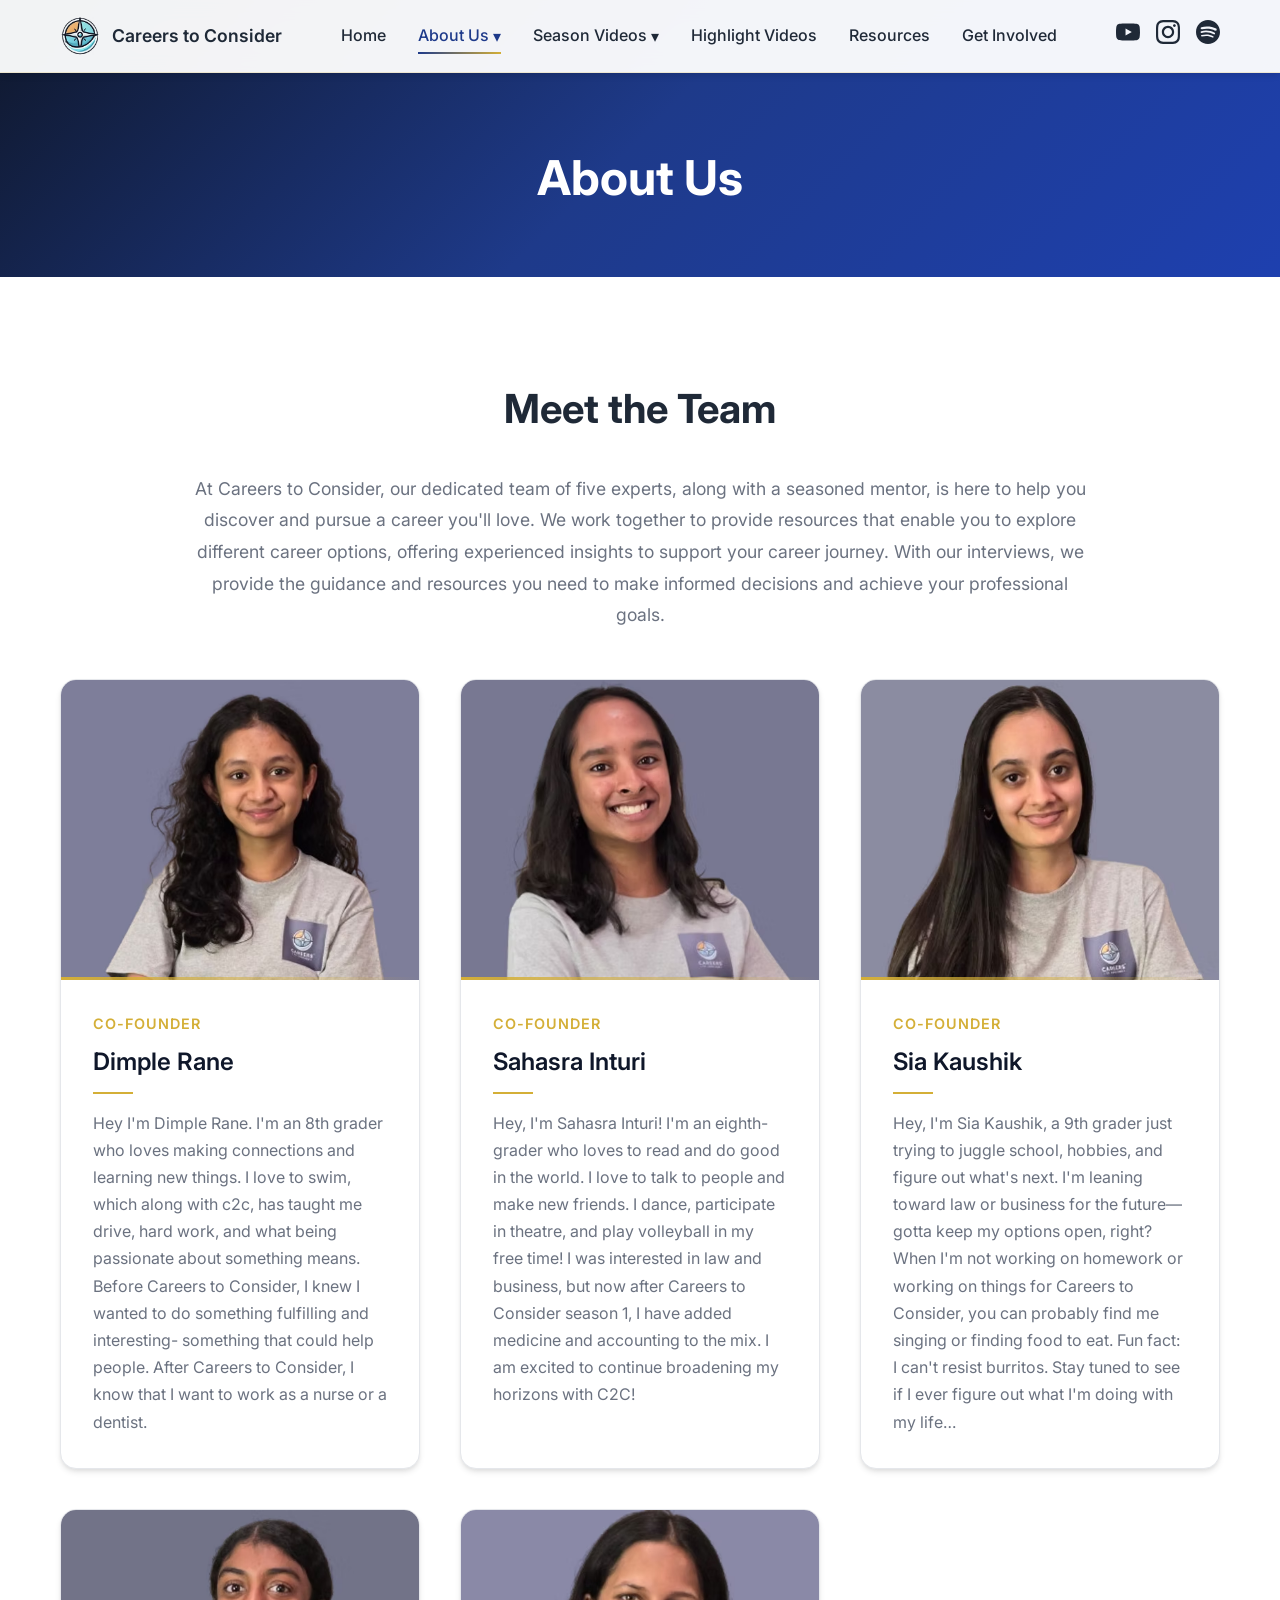
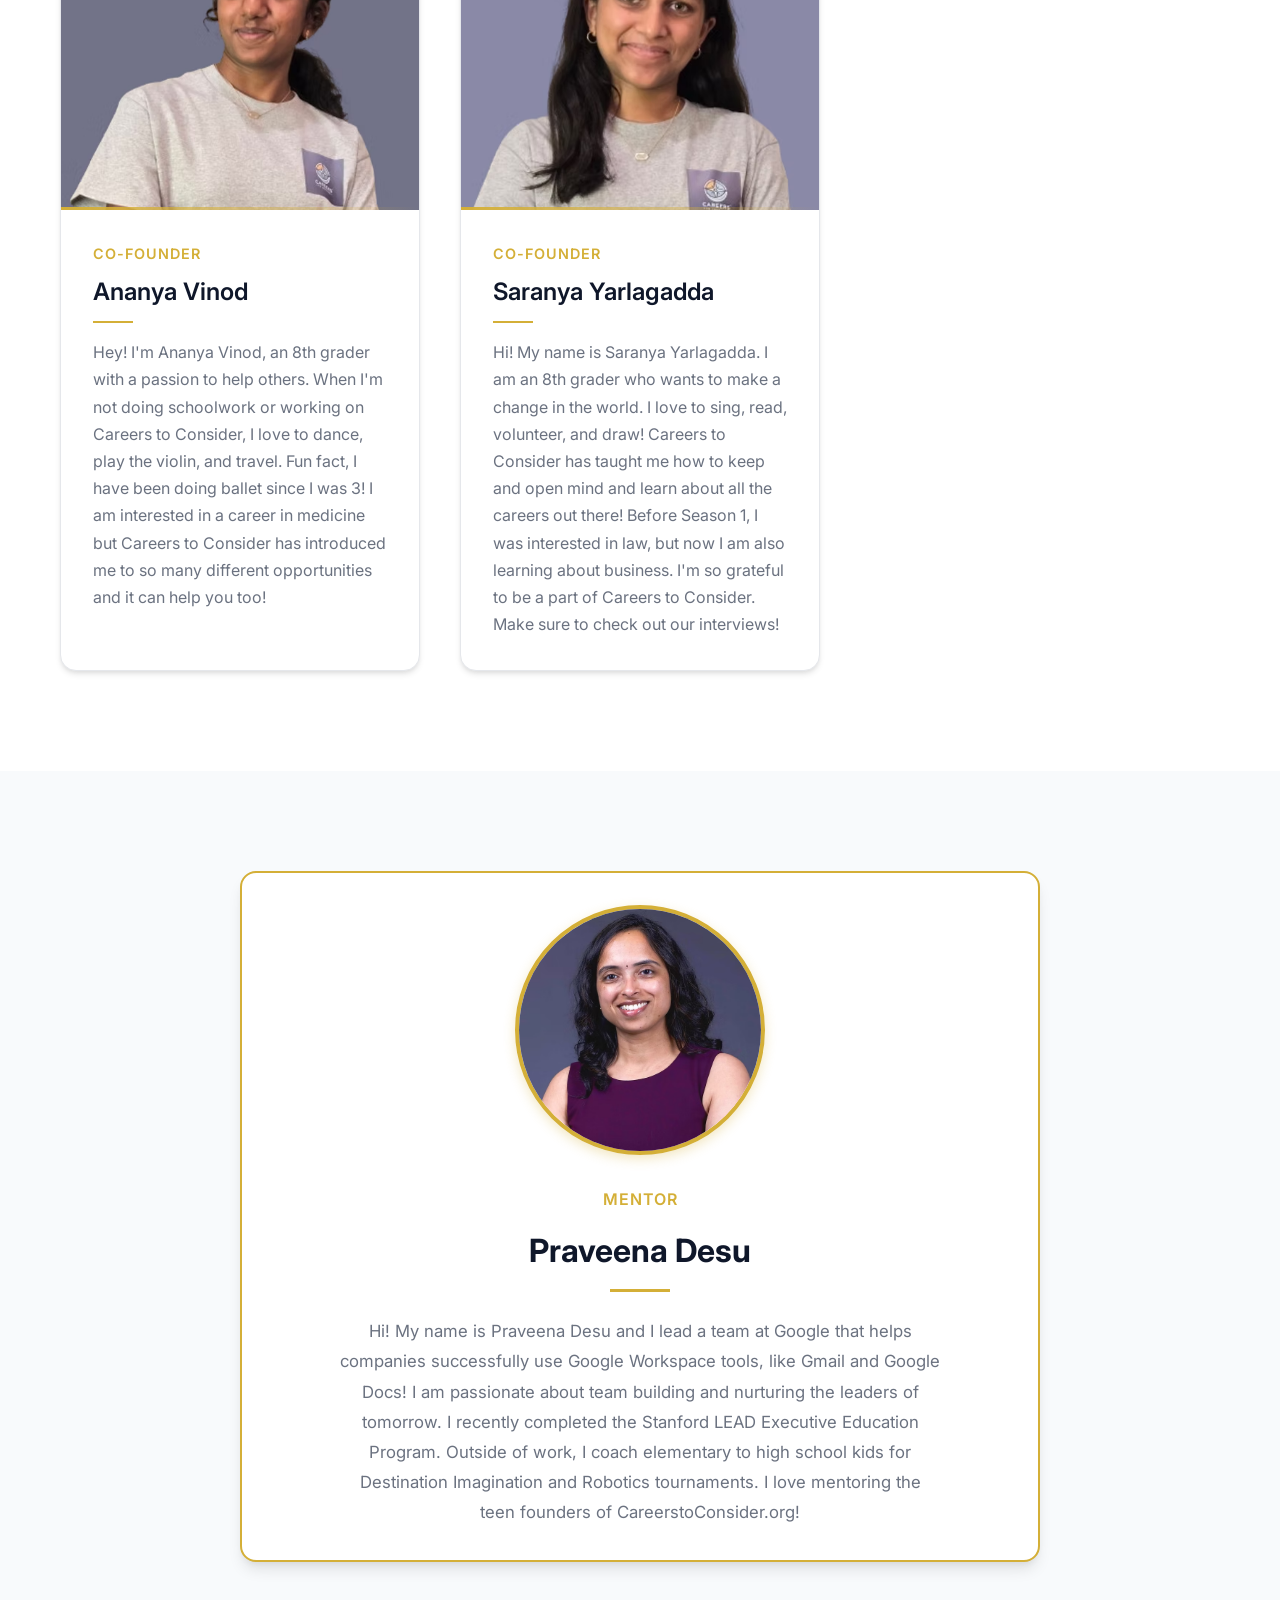
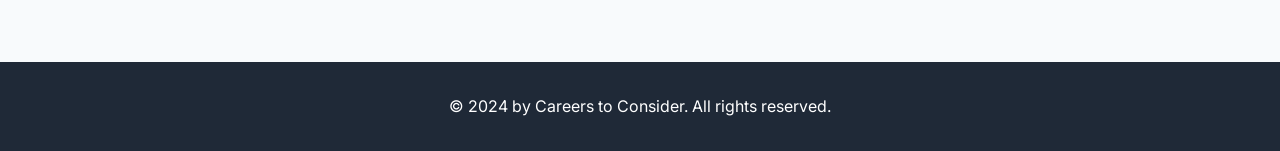
==== about.html @ 6eb8d833 "Small Changes + Get Involved Page Finished the Get Involved page and had some changes -Spotify Logo/" ====
<!DOCTYPE html>
<html lang="en">
<head>
    <meta charset="UTF-8">
    <meta name="viewport" content="width=device-width, initial-scale=1.0">
    <title>About Us - Careers to Consider</title>
    <link rel="icon" href="Logo_-_Compass_Only__Centered___1_-removebg-preview.avif" type="image/avif">
    <link rel="stylesheet" href="styles.css">
    <link rel="preconnect" href="https://fonts.googleapis.com">
    <link rel="preconnect" href="https://fonts.gstatic.com" crossorigin>
    <link href="https://fonts.googleapis.com/css2?family=Inter:wght@300;400;500;600;700&display=swap" rel="stylesheet">
</head>
<body>
    <!-- Navigation -->
    <nav class="navbar">
        <div class="nav-container">
            <a href="index.html" class="nav-logo">
                <img src="Logo_-_Compass_Only__Centered___1_-removebg-preview.avif" alt="Careers to Consider Logo" class="logo-img">
                <span class="logo-text">Careers to Consider</span>
            </a>
            <button class="mobile-menu-toggle" aria-label="Toggle menu">
                <span></span>
                <span></span>
                <span></span>
            </button>
            <ul class="nav-menu">
                <li><a href="index.html" class="nav-link">Home</a></li>
                <li class="nav-dropdown">
                    <a href="about.html" class="nav-link dropdown-toggle">About Us <span class="dropdown-arrow">▾</span></a>
                    <ul class="dropdown-menu">
                        <li><a href="about.html" class="dropdown-link">Founders</a></li>
                        <li><a href="interns.html" class="dropdown-link">Interns</a></li>
                    </ul>
                </li>
                <li class="nav-dropdown">
                    <a href="season3.html" class="nav-link dropdown-toggle">Season Videos <span class="dropdown-arrow">▾</span></a>
                    <ul class="dropdown-menu">
                        <li><a href="season3.html" class="dropdown-link">Season 3</a></li>
                        <li><a href="season2.html" class="dropdown-link">Season 2</a></li>
                        <li><a href="season1.html" class="dropdown-link">Season 1</a></li>
                    </ul>
                </li>
                <li><a href="highlight-videos.html" class="nav-link">Highlight Videos</a></li>
                <li><a href="resources.html" class="nav-link">Resources</a></li>
                <li><a href="get-involved.html" class="nav-link">Get Involved</a></li>
            </ul>
            <div class="social-links-nav">
                <a href="https://www.youtube.com/@CareerstoConsider" target="_blank" rel="noopener noreferrer" aria-label="YouTube">
                    <svg width="24" height="24" viewBox="0 0 24 24" fill="currentColor">
                        <path d="M23.498 6.186a3.016 3.016 0 0 0-2.122-2.136C19.505 3.545 12 3.545 12 3.545s-7.505 0-9.377.505A3.017 3.017 0 0 0 .502 6.186C0 8.07 0 12 0 12s0 3.93.502 5.814a3.016 3.016 0 0 0 2.122 2.136c1.871.505 9.376.505 9.376.505s7.505 0 9.377-.505a3.015 3.015 0 0 0 2.122-2.136C24 15.93 24 12 24 12s0-3.93-.502-5.814zM9.545 15.568V8.432L15.818 12l-6.273 3.568z"/>
                    </svg>
                </a>
                <a href="https://www.instagram.com/careers_2_consider/#" target="_blank" rel="noopener noreferrer" aria-label="Instagram">
                    <svg width="24" height="24" viewBox="0 0 24 24" fill="currentColor">
                        <path d="M12 2.163c3.204 0 3.584.012 4.85.07 3.252.148 4.771 1.691 4.919 4.919.058 1.265.069 1.645.069 4.849 0 3.205-.012 3.584-.069 4.849-.149 3.225-1.664 4.771-4.919 4.919-1.266.058-1.644.07-4.85.07-3.204 0-3.584-.012-4.849-.07-3.26-.149-4.771-1.699-4.919-4.92-.058-1.265-.07-1.644-.07-4.849 0-3.204.013-3.583.07-4.849.149-3.227 1.664-4.771 4.919-4.919 1.266-.057 1.645-.069 4.849-.069zm0-2.163c-3.259 0-3.667.014-4.947.072-4.358.2-6.78 2.618-6.98 6.98-.059 1.281-.073 1.689-.073 4.948 0 3.259.014 3.668.072 4.948.2 4.358 2.618 6.78 6.98 6.98 1.281.058 1.689.072 4.948.072 3.259 0 3.668-.014 4.948-.072 4.354-.2 6.782-2.618 6.979-6.98.059-1.28.073-1.689.073-4.948 0-3.259-.014-3.667-.072-4.947-.196-4.354-2.617-6.78-6.979-6.98-1.281-.059-1.69-.073-4.949-.073zm0 5.838c-3.403 0-6.162 2.759-6.162 6.162s2.759 6.163 6.162 6.163 6.162-2.759 6.162-6.163c0-3.403-2.759-6.162-6.162-6.162zm0 10.162c-2.209 0-4-1.79-4-4 0-2.209 1.791-4 4-4s4 1.791 4 4c0 2.21-1.791 4-4 4zm6.406-11.845c-.796 0-1.441.645-1.441 1.44s.645 1.44 1.441 1.44c.795 0 1.439-.645 1.439-1.44s-.644-1.44-1.439-1.44z"/>
                    </svg>
                </a>
                <a href="https://open.spotify.com/show/5vmxyUyTgrikfNQPQknKLu?si=xGbpuaUBRBmmk2PoJExhdA" target="_blank" rel="noopener noreferrer" aria-label="Spotify">
                    <svg width="24" height="24" viewBox="0 0 24 24" fill="currentColor">
                        <path d="M12 0C5.373 0 0 5.373 0 12s5.373 12 12 12 12-5.373 12-12S18.627 0 12 0zm5.516 17.318c-.214.354-.676.465-1.029.251-2.82-1.723-6.369-2.112-10.548-1.157-.402.092-.804-.157-.896-.559-.092-.402.157-.804.559-.896 4.571-1.045 8.492-.595 11.665 1.337.353.214.464.676.249 1.024zm1.47-3.27c-.27.438-.843.576-1.28.306-3.227-1.983-8.146-2.557-11.966-1.399-.494.149-1.016-.131-1.165-.625-.149-.494.131-1.016.625-1.165 4.361-1.323 9.78-.682 13.481 1.596.437.27.575.843.305 1.287zm.126-3.405C15.599 8.457 9.5 8.247 6.07 9.29c-.593.18-1.219-.155-1.399-.748-.18-.593.155-1.219.748-1.399C9.571 5.991 16.26 6.237 20.13 8.598c.537.32.713 1.014.393 1.551-.32.537-1.014.713-1.551.393l.14.101z"/>
                    </svg>
                </a>
            </div>
        </div>
    </nav>

    <!-- Page Header -->
    <section class="page-header">
        <div class="container">
            <h1 class="page-title">About Us</h1>
        </div>
    </section>

    <!-- Team Members Section -->
    <section class="about-section">
        <div class="container">
            <h2 class="section-title">Meet the Team</h2>
            <div class="team-intro">
                <p>At Careers to Consider, our dedicated team of five experts, along with a seasoned mentor, is here to help you discover and pursue a career you'll love. We work together to provide resources that enable you to explore different career options, offering experienced insights to support your career journey. With our interviews, we provide the guidance and resources you need to make informed decisions and achieve your professional goals.</p>
            </div>
            <div class="team-members-grid">
                <!-- Dimple Rane -->
                <div class="team-member-card">
                    <div class="team-member-image">
                        <img src="team_pfp/dimple-pfp.avif" alt="Dimple Rane" class="member-photo">
                    </div>
                    <div class="team-member-info">
                        <h4 class="member-role">Co-Founder</h4>
                        <h3 class="member-name">Dimple Rane</h3>
                        <p class="member-description">Hey I'm Dimple Rane. I'm an 8th grader who loves making connections and learning new things. I love to swim, which along with c2c, has taught me drive, hard work, and what being passionate about something means. Before Careers to Consider, I knew I wanted to do something fulfilling and interesting- something that could help people. After Careers to Consider, I know that I want to work as a nurse or a dentist.</p>
                    </div>
                </div>

                <!-- Sahasra Inturi -->
                <div class="team-member-card">
                    <div class="team-member-image">
                        <img src="team_pfp/sahasra-pfp.avif" alt="Sahasra Inturi" class="member-photo">
                    </div>
                    <div class="team-member-info">
                        <h4 class="member-role">Co-Founder</h4>
                        <h3 class="member-name">Sahasra Inturi</h3>
                        <p class="member-description">Hey, I'm Sahasra Inturi! I'm an eighth-grader who loves to read and do good in the world. I love to talk to people and make new friends. I dance, participate in theatre, and play volleyball in my free time! I was interested in law and business, but now after Careers to Consider season 1, I have added medicine and accounting to the mix. I am excited to continue broadening my horizons with C2C!</p>
                    </div>
                </div>

                <!-- Sia Kaushik -->
                <div class="team-member-card">
                    <div class="team-member-image">
                        <img src="team_pfp/sia-pfp.avif" alt="Sia Kaushik" class="member-photo">
                    </div>
                    <div class="team-member-info">
                        <h4 class="member-role">Co-Founder</h4>
                        <h3 class="member-name">Sia Kaushik</h3>
                        <p class="member-description">Hey, I'm Sia Kaushik, a 9th grader just trying to juggle school, hobbies, and figure out what's next. I'm leaning toward law or business for the future—gotta keep my options open, right? When I'm not working on homework or working on things for Careers to Consider, you can probably find me singing or finding food to eat. Fun fact: I can't resist burritos. Stay tuned to see if I ever figure out what I'm doing with my life…</p>
                    </div>
                </div>

                <!-- Ananya Vinod -->
                <div class="team-member-card">
                    <div class="team-member-image">
                        <img src="team_pfp/ananya-pfp.avif" alt="Ananya Vinod" class="member-photo">
                    </div>
                    <div class="team-member-info">
                        <h4 class="member-role">Co-Founder</h4>
                        <h3 class="member-name">Ananya Vinod</h3>
                        <p class="member-description">Hey! I'm Ananya Vinod, an 8th grader with a passion to help others. When I'm not doing schoolwork or working on Careers to Consider, I love to dance, play the violin, and travel. Fun fact, I have been doing ballet since I was 3! I am interested in a career in medicine but Careers to Consider has introduced me to so many different opportunities and it can help you too!</p>
                    </div>
                </div>

                <!-- Saranya Yarlagadda -->
                <div class="team-member-card">
                    <div class="team-member-image">
                        <img src="team_pfp/saranya-pfp.avif" alt="Saranya Yarlagadda" class="member-photo">
                    </div>
                    <div class="team-member-info">
                        <h4 class="member-role">Co-Founder</h4>
                        <h3 class="member-name">Saranya Yarlagadda</h3>
                        <p class="member-description">Hi! My name is Saranya Yarlagadda. I am an 8th grader who wants to make a change in the world. I love to sing, read, volunteer, and draw! Careers to Consider has taught me how to keep and open mind and learn about all the careers out there! Before Season 1, I was interested in law, but now I am also learning about business. I'm so grateful to be a part of Careers to Consider. Make sure to check out our interviews!</p>
                    </div>
                </div>
            </div>
        </div>
    </section>

    <!-- Mentor Section -->
    <section class="mentor-section">
        <div class="container">
            <div class="mentor-wrapper">
                <div class="mentor-card">
                    <div class="mentor-image">
                        <img src="team_pfp/mentorpfp.avif" alt="Praveena Desu" class="mentor-photo">
                    </div>
                    <div class="mentor-info">
                        <h4 class="mentor-role">Mentor</h4>
                        <h3 class="mentor-name">Praveena Desu</h3>
                        <p class="mentor-description">Hi! My name is Praveena Desu and I lead a team at Google that helps companies successfully use Google Workspace tools, like Gmail and Google Docs! I am passionate about team building and nurturing the leaders of tomorrow. I recently completed the Stanford LEAD Executive Education Program. Outside of work, I coach elementary to high school kids for Destination Imagination and Robotics tournaments. I love mentoring the teen founders of CareerstoConsider.org!</p>
                    </div>
                </div>
            </div>
        </div>
    </section>

    <!-- Footer -->
    <footer class="footer">
        <div class="container">
            <p>&copy; 2024 by Careers to Consider. All rights reserved.</p>
        </div>
    </footer>

    <script src="script.js"></script>
</body>
</html>
---- styles.css ----
/* Reset and Base Styles */
* {
    margin: 0;
    padding: 0;
    box-sizing: border-box;
}

:root {
    --primary-color: #1e3a8a;
    --secondary-color: #1e40af;
    --accent-color: #d4af37;
    --gold-accent: #d4af37;
    --navy-blue: #0f172a;
    --deep-blue: #1e3a8a;
    --text-dark: #1f2937;
    --text-light: #6b7280;
    --bg-light: #f8fafc;
    --bg-white: #ffffff;
    --border-color: #e5e7eb;
    --shadow: 0 4px 6px -1px rgba(0, 0, 0, 0.1), 0 2px 4px -1px rgba(0, 0, 0, 0.06);
    --shadow-lg: 0 10px 15px -3px rgba(0, 0, 0, 0.1), 0 4px 6px -2px rgba(0, 0, 0, 0.05);
}

html {
    scroll-behavior: smooth;
}

body {
    font-family: 'Inter', -apple-system, BlinkMacSystemFont, 'Segoe UI', Roboto, Oxygen, Ubuntu, Cantarell, sans-serif;
    line-height: 1.6;
    color: var(--text-dark);
    background-color: var(--bg-white);
}

.container {
    max-width: 1200px;
    margin: 0 auto;
    padding: 0 20px;
}

/* Navigation */
.navbar {
    position: fixed;
    top: 0;
    left: 0;
    right: 0;
    background: rgba(255, 255, 255, 0.95);
    backdrop-filter: blur(10px);
    box-shadow: 0 2px 8px rgba(15, 23, 42, 0.1);
    border-bottom: 1px solid rgba(212, 175, 55, 0.2);
    z-index: 1000;
    transition: all 0.3s ease;
}

.nav-container {
    max-width: 1200px;
    margin: 0 auto;
    padding: 1rem 20px;
    display: flex;
    justify-content: space-between;
    align-items: center;
}

.nav-logo {
    display: flex;
    align-items: center;
    gap: 12px;
    font-weight: 600;
    font-size: 1.1rem;
    color: var(--text-dark);
    text-decoration: none;
    transition: opacity 0.3s ease;
}

.nav-logo:hover {
    opacity: 0.8;
}

.logo-img {
    width: 40px;
    height: 40px;
    object-fit: contain;
}

.logo-text {
    font-weight: 600;
}

.nav-menu {
    display: flex;
    list-style: none;
    gap: 2rem;
    align-items: center;
}

.nav-link {
    color: var(--text-dark);
    text-decoration: none;
    font-weight: 500;
    transition: color 0.3s ease;
    position: relative;
}

.nav-link:hover {
    color: var(--primary-color);
}

.nav-link::after {
    content: '';
    position: absolute;
    bottom: -5px;
    left: 0;
    width: 0;
    height: 2px;
    background: linear-gradient(90deg, var(--primary-color), var(--gold-accent));
    transition: width 0.3s ease;
}

.nav-link:hover::after {
    width: 100%;
}

.nav-link.active {
    color: var(--primary-color);
}

.nav-link.active::after {
    width: 100%;
}

/* Dropdown Navigation */
.nav-dropdown {
    position: relative;
}

.dropdown-toggle {
    display: flex;
    align-items: center;
    gap: 0.25rem;
    white-space: nowrap;
}

.dropdown-arrow {
    font-size: 1rem;
    transition: transform 0.2s ease;
    display: inline-block;
    line-height: 1;
}

.nav-dropdown:hover .dropdown-arrow,
.nav-dropdown.open .dropdown-arrow {
    transform: rotate(180deg);
}

.dropdown-menu {
    display: none;
    position: absolute;
    top: 100%;
    left: 50%;
    transform: translateX(-50%);
    background: var(--bg-white);
    border-radius: 8px;
    box-shadow: var(--shadow-lg);
    min-width: 150px;
    list-style: none;
    padding: 0.4rem 0;
    z-index: 1000;
    /* invisible bridge fills the gap so hover doesn't break */
    margin-top: 0;
}

.dropdown-menu::before {
    content: '';
    position: absolute;
    top: -10px;
    left: 0;
    right: 0;
    height: 10px;
}

.nav-dropdown:hover .dropdown-menu {
    display: block;
}

.dropdown-link {
    display: block;
    padding: 0.55rem 1.1rem;
    color: var(--text-dark);
    text-decoration: none;
    font-weight: 500;
    font-size: 0.9rem;
    transition: background 0.2s ease, color 0.2s ease;
    white-space: nowrap;
}

.dropdown-link:hover,
.dropdown-link.active {
    background: var(--bg-light);
    color: var(--primary-color);
}

.social-links-nav {
    display: flex;
    gap: 1rem;
    align-items: center;
}

.social-links-nav a {
    color: var(--text-dark);
    transition: color 0.3s ease;
}

.social-links-nav a:hover {
    color: var(--primary-color);
}

.mobile-menu-toggle {
    display: none;
    flex-direction: column;
    gap: 5px;
    background: none;
    border: none;
    cursor: pointer;
    padding: 5px;
}

.mobile-menu-toggle span {
    width: 25px;
    height: 3px;
    background: var(--text-dark);
    transition: all 0.3s ease;
}

/* Hero Section */
.hero {
    min-height: 100vh;
    display: flex;
    align-items: center;
    justify-content: center;
    background: linear-gradient(135deg, #0f172a 0%, #1e3a8a 50%, #1e40af 100%);
    color: white;
    text-align: center;
    padding: 120px 20px 80px;
    position: relative;
    overflow: hidden;
}

.hero::before {
    content: '';
    position: absolute;
    top: 0;
    left: 0;
    right: 0;
    bottom: 0;
    background: radial-gradient(circle at 50% 50%, rgba(212, 175, 55, 0.1) 0%, transparent 70%),
                url('data:image/svg+xml,<svg width="100" height="100" xmlns="http://www.w3.org/2000/svg"><defs><pattern id="grid" width="100" height="100" patternUnits="userSpaceOnUse"><path d="M 100 0 L 0 0 0 100" fill="none" stroke="rgba(212,175,55,0.15)" stroke-width="1"/></pattern></defs><rect width="100" height="100" fill="url(%23grid)"/></svg>');
    opacity: 0.4;
}

.hero-content {
    position: relative;
    z-index: 1;
    max-width: 800px;
}

.hero-title {
    font-size: 3.5rem;
    font-weight: 700;
    margin-bottom: 2rem;
    line-height: 1.2;
    text-shadow: 0 2px 20px rgba(0, 0, 0, 0.3);
}

.highlight {
    color: #d4af37;
    display: block;
    margin-top: 0.5rem;
    text-shadow: 0 2px 10px rgba(212, 175, 55, 0.3);
}

.pathfinder-link {
    color: inherit;
    text-decoration: underline;
    text-underline-offset: 4px;
    text-decoration-thickness: 2px;
}

.scroll-indicator {
    position: absolute;
    bottom: 2rem;
    left: 50%;
    transform: translateX(-50%);
    display: flex;
    flex-direction: column;
    align-items: center;
    gap: 0.3rem;
    color: rgba(255, 255, 255, 0.75);
    text-decoration: none;
    animation: scrollBounce 2s ease-in-out infinite;
    transition: color 0.2s ease;
}

.scroll-indicator:hover {
    color: #d4af37;
}

.scroll-indicator-text {
    font-size: 0.75rem;
    font-weight: 500;
    letter-spacing: 0.08em;
    text-transform: uppercase;
}

.scroll-chevron {
    width: 22px;
    height: 22px;
}

@keyframes scrollBounce {
    0%, 100% { transform: translateX(-50%) translateY(0); }
    50%       { transform: translateX(-50%) translateY(6px); }
}

.hero-social {
    display: flex;
    gap: 1.5rem;
    justify-content: center;
    flex-wrap: wrap;
}

.social-btn {
    display: flex;
    align-items: center;
    gap: 10px;
    padding: 12px 24px;
    background: rgba(212, 175, 55, 0.15);
    backdrop-filter: blur(10px);
    border: 2px solid rgba(212, 175, 55, 0.4);
    border-radius: 50px;
    color: white;
    text-decoration: none;
    font-weight: 600;
    transition: all 0.3s ease;
}

.social-btn:hover {
    background: rgba(212, 175, 55, 0.25);
    border-color: rgba(212, 175, 55, 0.6);
    transform: translateY(-2px);
    box-shadow: 0 10px 20px rgba(212, 175, 55, 0.3);
}

/* Logo Section */
.logo-section {
    padding: 80px 20px;
    background: linear-gradient(to bottom, var(--bg-white) 0%, var(--bg-light) 100%);
    position: relative;
}

.logo-section::before {
    content: '';
    position: absolute;
    top: 0;
    left: 0;
    right: 0;
    height: 2px;
    background: linear-gradient(90deg, transparent, var(--gold-accent), transparent);
}

.logo-story-wrapper {
    display: grid;
    grid-template-columns: 1fr 1.5fr;
    gap: 4rem;
    align-items: center;
    max-width: 1200px;
    margin: 0 auto;
}

.logo-container {
    display: flex;
    justify-content: center;
    align-items: center;
}

.main-logo {
    max-width: 350px;
    width: 100%;
    height: auto;
    object-fit: contain;
    filter: drop-shadow(0 4px 12px rgba(15, 23, 42, 0.15));
    transition: transform 0.3s ease;
}

.main-logo:hover {
    transform: scale(1.05);
}

.story-container {
    text-align: left;
}

.story-title {
    font-size: 2.5rem;
    font-weight: 700;
    color: var(--navy-blue);
    margin-bottom: 1.5rem;
    position: relative;
    padding-bottom: 1rem;
}

.story-title::after {
    content: '';
    position: absolute;
    bottom: 0;
    left: 0;
    width: 60px;
    height: 3px;
    background: linear-gradient(90deg, var(--gold-accent), transparent);
}

.story-content {
    color: var(--text-light);
    line-height: 1.8;
}

.story-content p {
    font-size: 1.1rem;
    margin-bottom: 1.5rem;
}

.story-content p:last-child {
    margin-bottom: 0;
}

/* Team and Representation Section */
.team-representation-section {
    padding: 80px 20px;
    background: var(--bg-white);
}

.images-wrapper {
    display: grid;
    grid-template-columns: 1fr 1fr;
    gap: 3rem;
    max-width: 1400px;
    margin: 0 auto;
    align-items: center;
}

.image-container {
    width: 100%;
}

.team-photo,
.representation-img {
    width: 100%;
    height: auto;
    border-radius: 12px;
    box-shadow: var(--shadow-lg);
    display: block;
    object-fit: cover;
}

/* Page Header */
.page-header {
    padding: 140px 20px 60px;
    background: linear-gradient(135deg, var(--navy-blue) 0%, var(--deep-blue) 50%, var(--secondary-color) 100%);
    text-align: center;
    color: white;
}

.page-title {
    font-size: 3rem;
    font-weight: 700;
    margin: 0;
}

/* Apply Section */
.apply-section {
    padding: 100px 20px;
    background: linear-gradient(135deg, var(--navy-blue) 0%, var(--deep-blue) 50%, var(--secondary-color) 100%);
    text-align: center;
    color: white;
}

.apply-description {
    font-size: 1.2rem;
    margin-bottom: 2rem;
    max-width: 600px;
    margin-left: auto;
    margin-right: auto;
    opacity: 0.95;
}

.section-title {
    font-size: 2.5rem;
    font-weight: 700;
    margin-bottom: 2rem;
    color: inherit;
}

.cta-button {
    display: inline-block;
    padding: 16px 40px;
    background: var(--gold-accent);
    color: var(--navy-blue);
    text-decoration: none;
    font-weight: 600;
    border-radius: 50px;
    transition: all 0.3s ease;
    box-shadow: var(--shadow-lg);
}

.cta-button:hover {
    background: #c19b26;
    transform: translateY(-3px);
    box-shadow: 0 15px 25px rgba(212, 175, 55, 0.4);
}

/* About Section */
.about-section {
    padding: 100px 20px;
    background: var(--bg-white);
}

.about-section .section-title {
    text-align: center;
}

/* Center section title for interns page as well */
.interns-section .section-title,
.about-section .section-title {
    text-align: center;
}

/* Mentor Section */
.mentor-section {
    padding: 100px 20px;
    background: var(--bg-light);
}

.mentor-wrapper {
    max-width: 800px;
    margin: 0 auto;
}

.mentor-card {
    background: var(--bg-white);
    border-radius: 16px;
    overflow: hidden;
    box-shadow: var(--shadow-lg);
    border: 2px solid var(--gold-accent);
    display: flex;
    flex-direction: column;
    align-items: center;
    text-align: center;
    padding: 2rem;
}

.mentor-image {
    width: 250px;
    height: 250px;
    border-radius: 50%;
    overflow: hidden;
    margin-bottom: 2rem;
    border: 4px solid var(--gold-accent);
    box-shadow: 0 4px 12px rgba(212, 175, 55, 0.3);
}

.mentor-photo {
    width: 100%;
    height: 100%;
    object-fit: cover;
}

.mentor-info {
    max-width: 600px;
}

.mentor-role {
    font-size: 1rem;
    font-weight: 600;
    color: var(--gold-accent);
    text-transform: uppercase;
    letter-spacing: 1px;
    margin-bottom: 0.75rem;
}

.mentor-name {
    font-size: 2rem;
    font-weight: 700;
    color: var(--navy-blue);
    margin-bottom: 1.5rem;
    position: relative;
    padding-bottom: 1rem;
}

.mentor-name::after {
    content: '';
    position: absolute;
    bottom: 0;
    left: 50%;
    transform: translateX(-50%);
    width: 60px;
    height: 3px;
    background: var(--gold-accent);
}

.mentor-description {
    font-size: 1.05rem;
    line-height: 1.8;
    color: var(--text-light);
    margin: 0;
}

.about-content {
    max-width: 800px;
    margin: 0 auto;
}

.about-content p {
    font-size: 1.1rem;
    line-height: 1.8;
    margin-bottom: 1.5rem;
    color: var(--text-light);
}

/* Team Intro */
.team-intro {
    max-width: 900px;
    margin: 0 auto 3rem;
    text-align: center;
}

.team-intro p {
    font-size: 1.1rem;
    line-height: 1.8;
    color: var(--text-light);
}

/* Team Members Grid */
.team-members-grid {
    display: grid;
    grid-template-columns: repeat(auto-fit, minmax(300px, 1fr));
    gap: 2.5rem;
    margin-top: 3rem;
    max-width: 1200px;
    margin-left: auto;
    margin-right: auto;
}

.team-member-card {
    background: var(--bg-white);
    border-radius: 16px;
    overflow: hidden;
    box-shadow: var(--shadow);
    transition: all 0.3s ease;
    border: 1px solid var(--border-color);
}

.team-member-card:hover {
    transform: translateY(-5px);
    box-shadow: var(--shadow-lg);
    border-color: var(--gold-accent);
}

.team-member-image {
    width: 100%;
    height: 300px;
    overflow: hidden;
    background: var(--bg-light);
    position: relative;
}

.team-member-image::after {
    content: '';
    position: absolute;
    bottom: 0;
    left: 0;
    right: 0;
    height: 3px;
    background: linear-gradient(90deg, var(--gold-accent), transparent);
}

.member-photo {
    width: 100%;
    height: 100%;
    object-fit: cover;
    transition: transform 0.3s ease;
}

.team-member-card:hover .member-photo {
    transform: scale(1.05);
}

.team-member-info {
    padding: 2rem;
}

.member-role {
    font-size: 0.9rem;
    font-weight: 600;
    color: var(--gold-accent);
    text-transform: uppercase;
    letter-spacing: 1px;
    margin-bottom: 0.5rem;
}

.member-name {
    font-size: 1.5rem;
    font-weight: 600;
    color: var(--navy-blue);
    margin-bottom: 1rem;
    position: relative;
    padding-bottom: 0.75rem;
}

.member-name::after {
    content: '';
    position: absolute;
    bottom: 0;
    left: 0;
    width: 40px;
    height: 2px;
    background: var(--gold-accent);
}

.member-description {
    font-size: 1rem;
    line-height: 1.7;
    color: var(--text-light);
    margin: 0;
}

/* Season 1 Careers Grid */
.s1-grid {
    display: flex;
    flex-direction: column;
    align-items: center;
    gap: 3rem;
    margin-top: 3rem;
}

.s1-row {
    display: flex;
    flex-wrap: wrap;
    justify-content: center;
    gap: 2.5rem;
}

.s1-card {
    display: flex;
    flex-direction: column;
    align-items: center;
    text-align: center;
    gap: 0.6rem;
    width: 200px;
}

.s1-photo {
    width: 200px;
    height: 200px;
    border-radius: 50%;
    object-fit: cover;
    object-position: center top;
    border: 3px solid var(--gold-accent);
    display: block;
}

.s1-name {
    font-size: 0.95rem;
    font-weight: 600;
    color: var(--navy-blue);
    margin: 0;
}

.s1-link {
    color: var(--navy-blue);
    text-decoration: underline;
    text-underline-offset: 3px;
    transition: color 0.2s ease;
}

.s1-link:hover {
    color: var(--primary-color);
}

.s1-role {
    font-size: 0.78rem;
    color: var(--primary-color);
    margin: 0;
    font-weight: 500;
}

.s1-parts {
    display: flex;
    gap: 0.5rem;
    justify-content: center;
    margin-top: 0.2rem;
}

.s1-part-link {
    font-size: 0.75rem;
    font-weight: 600;
    color: white;
    background: var(--primary-color);
    padding: 0.2rem 0.6rem;
    border-radius: 20px;
    text-decoration: none;
    transition: background 0.2s ease;
}

.s1-part-link:hover {
    background: var(--navy-blue);
}

/* Season 1 List Section */
.s1-divider-line {
    height: 4px;
    background: #7EC8E3;
    width: 100%;
}

.s1-list-section {
    background: #E8F6FB;
    padding: 0 20px 60px;
}

.s1-list {
    display: flex;
    flex-direction: column;
    margin-top: 0;
}

.s1-list-row {
    display: grid;
    grid-template-areas:
        "photo info bio"
        "embed embed bio";
    grid-template-columns: 80px 1fr 2fr;
    column-gap: 1.5rem;
    row-gap: 0.75rem;
    align-items: start;
    padding: 1.5rem 0;
    border-bottom: 2px solid #7EC8E3;
}

.s1-list-row:first-child {
    border-top: none;
    padding-top: 2rem;
}

.s1-list-photo {
    grid-area: photo;
    width: 80px;
    height: 80px;
    border-radius: 50%;
    object-fit: cover;
    object-position: center top;
    border: 3px solid var(--gold-accent);
}

.s1-list-info {
    grid-area: info;
    display: flex;
    flex-direction: column;
    gap: 0.3rem;
}

.s1-list-name {
    font-size: 1.05rem;
    font-weight: 600;
    color: var(--navy-blue);
    margin: 0;
}

.s1-list-role {
    font-size: 0.85rem;
    color: var(--primary-color);
    margin: 0;
    font-weight: 500;
}

.s1-list-embed {
    grid-area: embed;
    display: flex;
    flex-direction: column;
    gap: 0.5rem;
}

.s1-list-embed iframe {
    width: 100%;
    height: auto;
    aspect-ratio: 16 / 9;
    border-radius: 8px;
}

.s1-list-bio {
    grid-area: bio;
    font-size: 0.94rem;
    color: #333;
    line-height: 1.7;
    margin: 0;
}

#section-alice-yagolnitser .s1-list-embed,
#section-shaila-abdullah .s1-list-embed {
    flex-direction: row;
    gap: 0.5rem;
}

#section-alice-yagolnitser .s1-list-embed iframe,
#section-shaila-abdullah .s1-list-embed iframe {
    flex: 1;
    min-width: 0;
}

/* Season 1 Playlist Banner */
.s1-playlist-banner-wrap {
    display: flex;
    justify-content: center;
    align-items: center;
    padding: 1.5rem 20px 1rem;
    background: var(--bg-white);
}

.s1-playlist-banner {
    display: inline-block;
    padding: 1rem 4rem;
    background: var(--gold-accent);
    color: var(--navy-blue);
    font-weight: 700;
    font-size: 1.3rem;
    text-decoration: none;
    border-radius: 50px;
    letter-spacing: 0.03em;
    transition: background 0.2s ease, color 0.2s ease;
}

.s1-playlist-banner:hover {
    background: var(--navy-blue);
    color: white;
}

/* Careers Section */
.careers-section {
    padding: 16px 20px 100px;
    background: var(--bg-white);
}

.careers-grid {
    display: grid;
    grid-template-columns: repeat(auto-fit, minmax(300px, 1fr));
    gap: 2rem;
    margin-top: 3rem;
}

.coming-soon {
    text-align: center;
    color: var(--text-light);
    font-style: italic;
    grid-column: 1 / -1;
}

/* More Section */
.more-section {
    padding: 100px 20px;
    background: var(--bg-white);
}

.more-content {
    max-width: 800px;
    margin: 0 auto;
    text-align: center;
    color: var(--text-light);
}

/* Contact Section */
.contact-section {
    padding: 100px 20px;
    background: var(--bg-light);
}

.contact-form {
    max-width: 600px;
    margin: 0 auto;
    background: var(--bg-white);
    padding: 3rem;
    border-radius: 12px;
    box-shadow: var(--shadow-lg);
}

.form-row {
    display: grid;
    grid-template-columns: 1fr 1fr;
    gap: 1.5rem;
}

.form-group {
    margin-bottom: 1.5rem;
}

.form-group label {
    display: block;
    margin-bottom: 0.5rem;
    font-weight: 500;
    color: var(--text-dark);
}

.form-group input,
.form-group textarea {
    width: 100%;
    padding: 12px 16px;
    border: 2px solid var(--border-color);
    border-radius: 8px;
    font-size: 1rem;
    font-family: inherit;
    transition: all 0.3s ease;
}

.form-group input:focus,
.form-group textarea:focus {
    outline: none;
    border-color: var(--primary-color);
    box-shadow: 0 0 0 3px rgba(37, 99, 235, 0.1);
}

.submit-button {
    width: 100%;
    padding: 14px 24px;
    background: var(--primary-color);
    color: white;
    border: none;
    border-radius: 8px;
    font-size: 1rem;
    font-weight: 600;
    cursor: pointer;
    transition: all 0.3s ease;
}

.submit-button:hover {
    background: var(--secondary-color);
    transform: translateY(-2px);
    box-shadow: var(--shadow-lg);
}

/* Footer */
.footer {
    background: var(--text-dark);
    color: white;
    padding: 2rem 20px;
    text-align: center;
}

/* Responsive Design */
@media (max-width: 768px) {
    .mobile-menu-toggle {
        display: flex;
    }

    .nav-menu {
        position: fixed;
        top: 70px;
        left: -100%;
        flex-direction: column;
        background: white;
        width: 100%;
        padding: 2rem;
        box-shadow: var(--shadow-lg);
        transition: left 0.3s ease;
        gap: 1.5rem;
    }

    .nav-menu.active {
        left: 0;
    }

    .nav-dropdown:hover .dropdown-menu {
        display: none;
    }

    .nav-dropdown.open .dropdown-menu {
        display: block;
        position: static;
        transform: none;
        box-shadow: none;
        background: var(--bg-light);
        border-radius: 6px;
        margin-top: 0.4rem;
        padding: 0.2rem 0;
    }

    .dropdown-link {
        padding: 0.5rem 1.5rem;
    }

    .social-links-nav {
        display: none;
    }

    .hero-title {
        font-size: 2.5rem;
    }

    .section-title {
        font-size: 2rem;
    }

    .page-title {
        font-size: 2rem;
    }

    .form-row {
        grid-template-columns: 1fr;
    }

    .hero-social {
        flex-direction: column;
        align-items: center;
    }

    .social-btn {
        width: 100%;
        max-width: 300px;
        justify-content: center;
    }

    .logo-story-wrapper {
        grid-template-columns: 1fr;
        gap: 3rem;
        text-align: center;
    }

    .team-members-grid {
        grid-template-columns: repeat(auto-fit, minmax(250px, 1fr));
        gap: 2rem;
    }

    .images-wrapper {
        grid-template-columns: 1fr;
        gap: 2rem;
    }

    .team-representation-section {
        padding: 60px 20px;
    }

    .story-container {
        text-align: center;
    }

    .story-title {
        font-size: 2rem;
    }

    .story-title::after {
        left: 50%;
        transform: translateX(-50%);
    }

    .story-content p {
        font-size: 1rem;
    }
}

@media (max-width: 480px) {
    .hero-title {
        font-size: 2rem;
    }

    .contact-form {
        padding: 2rem 1.5rem;
    }

    .section-title {
        font-size: 1.75rem;
    }

    .page-title {
        font-size: 1.75rem;
    }

    .story-title {
        font-size: 1.75rem;
    }

    .story-content p {
        font-size: 0.95rem;
    }

    .logo-section {
        padding: 60px 20px;
    }

    .team-members-grid {
        grid-template-columns: 1fr;
        gap: 2rem;
    }

    .team-member-image {
        height: 250px;
    }

    .team-member-info {
        padding: 1.5rem;
    }

    .member-name {
        font-size: 1.25rem;
    }

    .mentor-section {
        padding: 60px 20px;
    }

    .mentor-card {
        padding: 1.5rem;
    }

    .mentor-image {
        width: 200px;
        height: 200px;
        margin-bottom: 1.5rem;
    }

    .mentor-name {
        font-size: 1.75rem;
    }

    .mentor-description {
        font-size: 1rem;
    }
}
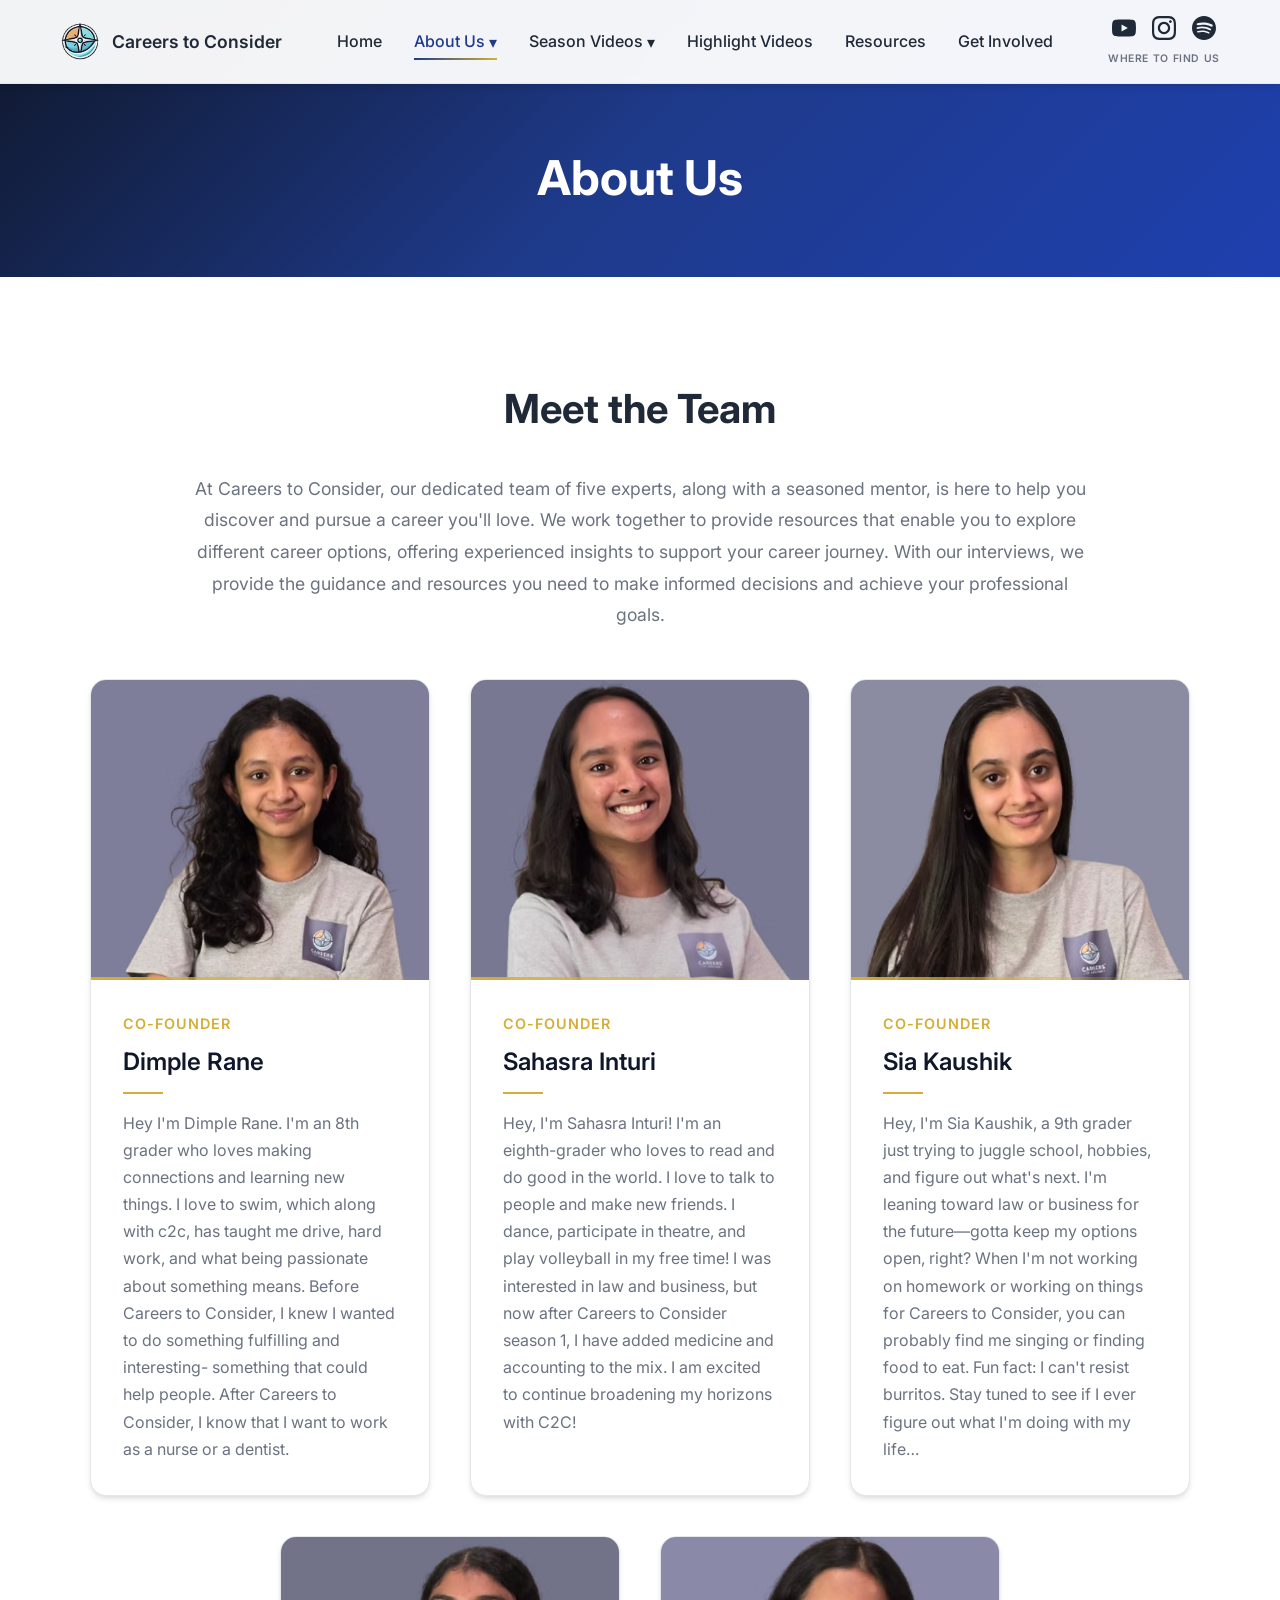
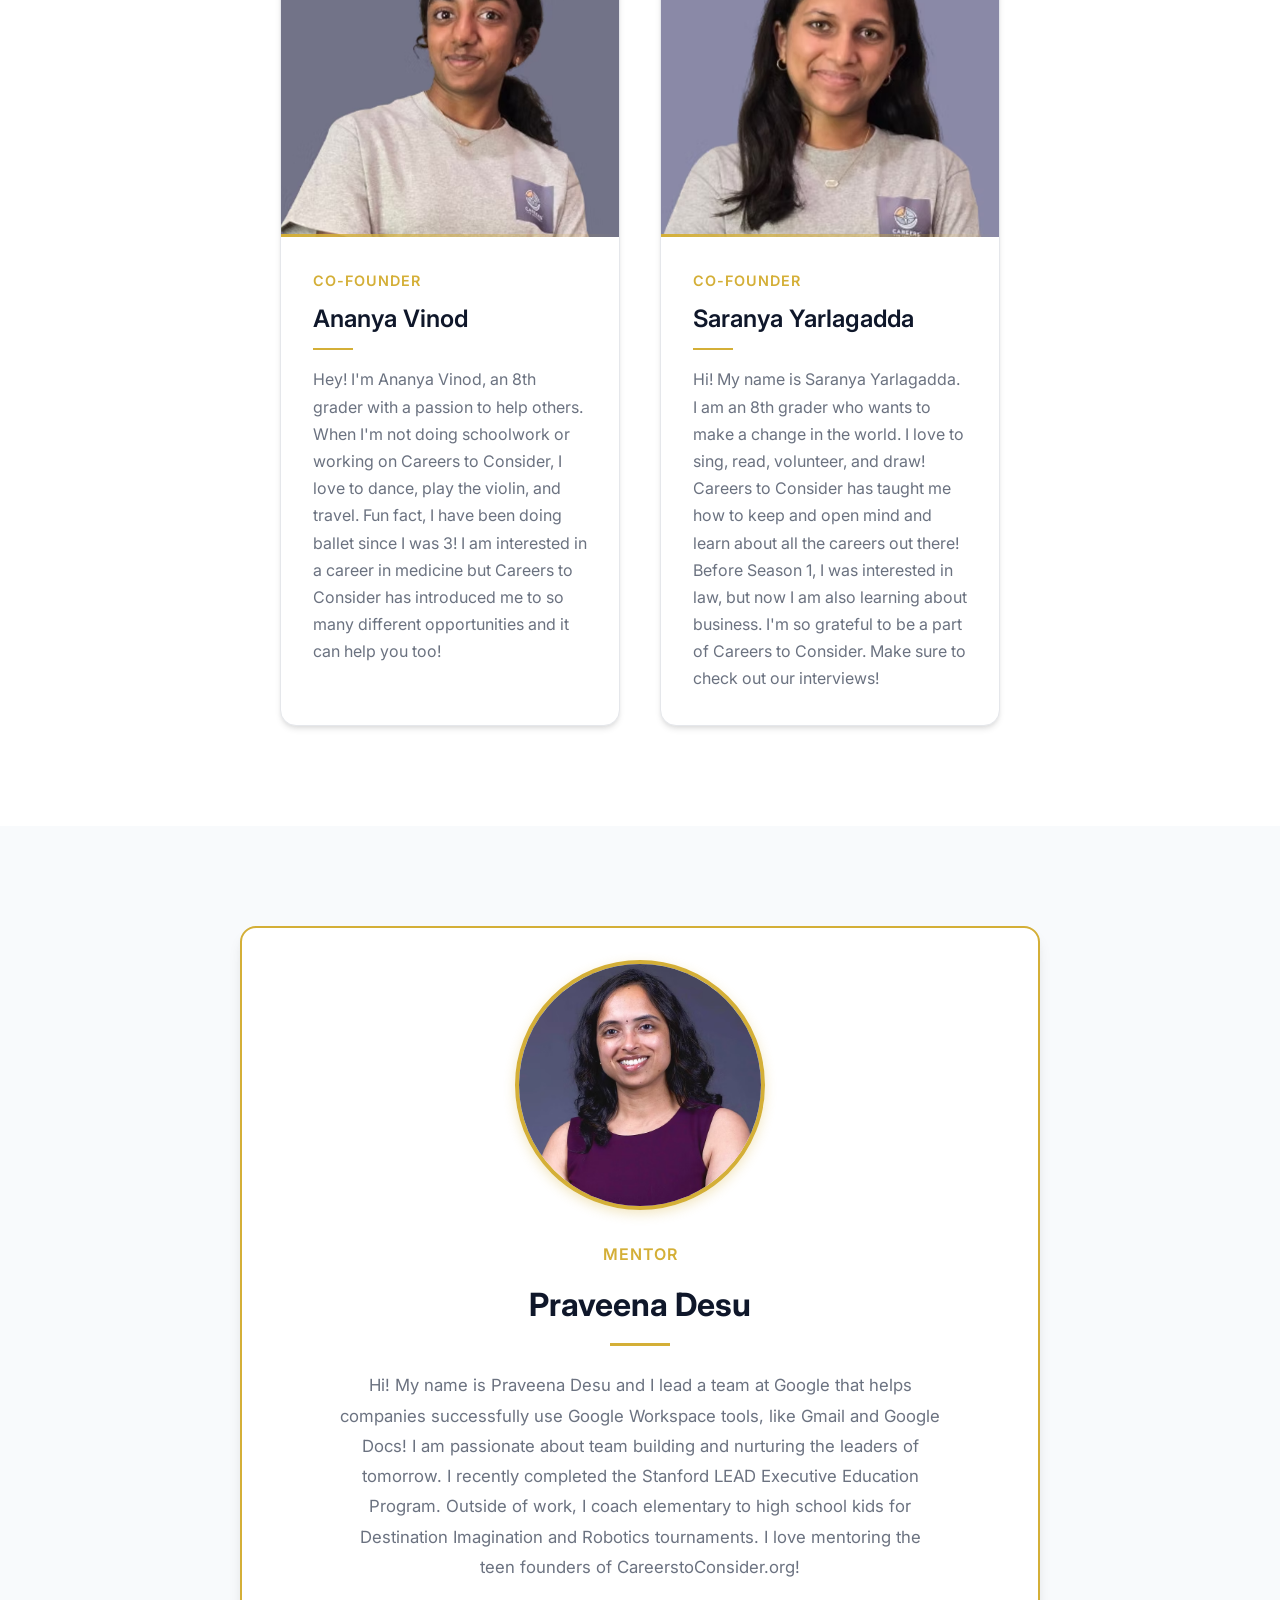
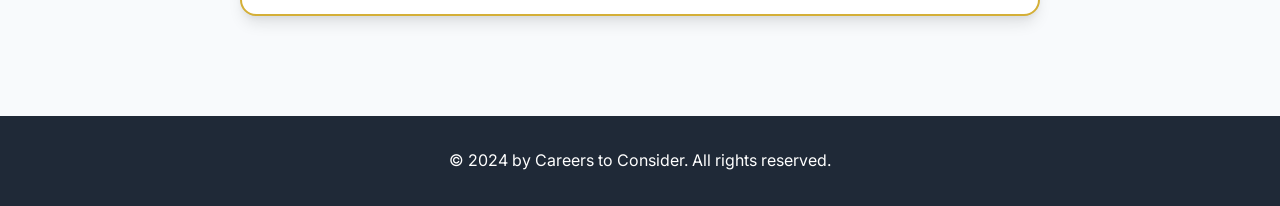
==== commit 075519ad: "Small Changes Changes: -Resources added pathfinder - Get Involved changed format and style - Home pa" ====
--- a/about.html
+++ b/about.html
@@ -45,6 +45,7 @@
                 <li><a href="get-involved.html" class="nav-link">Get Involved</a></li>
             </ul>
             <div class="social-links-nav">
+                <div class="social-icons-row">
                 <a href="https://www.youtube.com/@CareerstoConsider" target="_blank" rel="noopener noreferrer" aria-label="YouTube">
                     <svg width="24" height="24" viewBox="0 0 24 24" fill="currentColor">
                         <path d="M23.498 6.186a3.016 3.016 0 0 0-2.122-2.136C19.505 3.545 12 3.545 12 3.545s-7.505 0-9.377.505A3.017 3.017 0 0 0 .502 6.186C0 8.07 0 12 0 12s0 3.93.502 5.814a3.016 3.016 0 0 0 2.122 2.136c1.871.505 9.376.505 9.376.505s7.505 0 9.377-.505a3.015 3.015 0 0 0 2.122-2.136C24 15.93 24 12 24 12s0-3.93-.502-5.814zM9.545 15.568V8.432L15.818 12l-6.273 3.568z"/>
@@ -60,6 +61,8 @@
                         <path d="M12 0C5.373 0 0 5.373 0 12s5.373 12 12 12 12-5.373 12-12S18.627 0 12 0zm5.516 17.318c-.214.354-.676.465-1.029.251-2.82-1.723-6.369-2.112-10.548-1.157-.402.092-.804-.157-.896-.559-.092-.402.157-.804.559-.896 4.571-1.045 8.492-.595 11.665 1.337.353.214.464.676.249 1.024zm1.47-3.27c-.27.438-.843.576-1.28.306-3.227-1.983-8.146-2.557-11.966-1.399-.494.149-1.016-.131-1.165-.625-.149-.494.131-1.016.625-1.165 4.361-1.323 9.78-.682 13.481 1.596.437.27.575.843.305 1.287zm.126-3.405C15.599 8.457 9.5 8.247 6.07 9.29c-.593.18-1.219-.155-1.399-.748-.18-.593.155-1.219.748-1.399C9.571 5.991 16.26 6.237 20.13 8.598c.537.32.713 1.014.393 1.551-.32.537-1.014.713-1.551.393l.14.101z"/>
                     </svg>
                 </a>
+                </div>
+                <span class="social-nav-label">Where to find us</span>
             </div>
         </div>
     </nav>
--- a/styles.css
+++ b/styles.css
@@ -201,8 +201,24 @@
 
 .social-links-nav {
     display: flex;
+    flex-direction: column;
+    align-items: center;
+    gap: 0.2rem;
+}
+
+.social-icons-row {
+    display: flex;
     gap: 1rem;
     align-items: center;
+}
+
+.social-nav-label {
+    font-size: 0.65rem;
+    font-weight: 600;
+    letter-spacing: 0.06em;
+    text-transform: uppercase;
+    color: var(--text-light);
+    white-space: nowrap;
 }
 
 .social-links-nav a {
@@ -640,8 +656,9 @@
 
 /* Team Members Grid */
 .team-members-grid {
-    display: grid;
-    grid-template-columns: repeat(auto-fit, minmax(300px, 1fr));
+    display: flex;
+    flex-wrap: wrap;
+    justify-content: center;
     gap: 2.5rem;
     margin-top: 3rem;
     max-width: 1200px;
@@ -656,6 +673,8 @@
     box-shadow: var(--shadow);
     transition: all 0.3s ease;
     border: 1px solid var(--border-color);
+    flex: 0 1 340px;
+    min-width: 280px;
 }
 
 .team-member-card:hover {
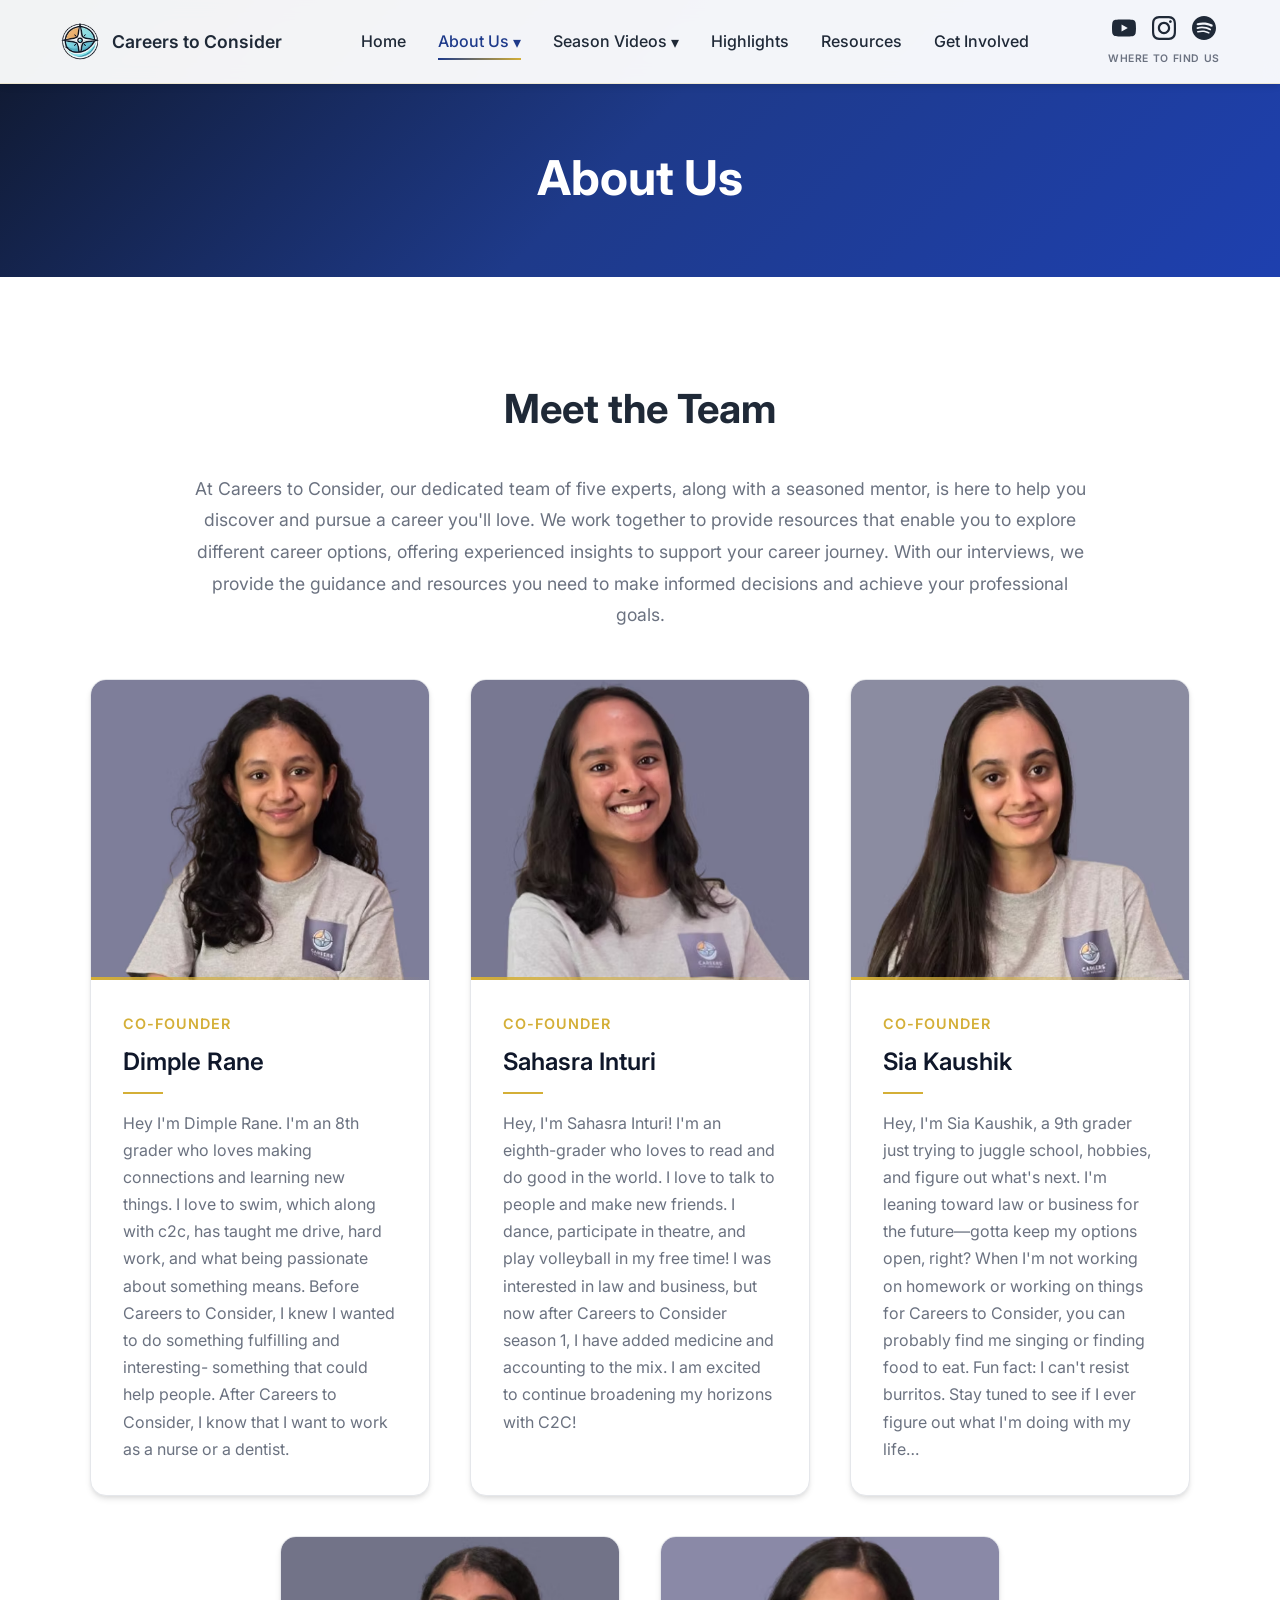
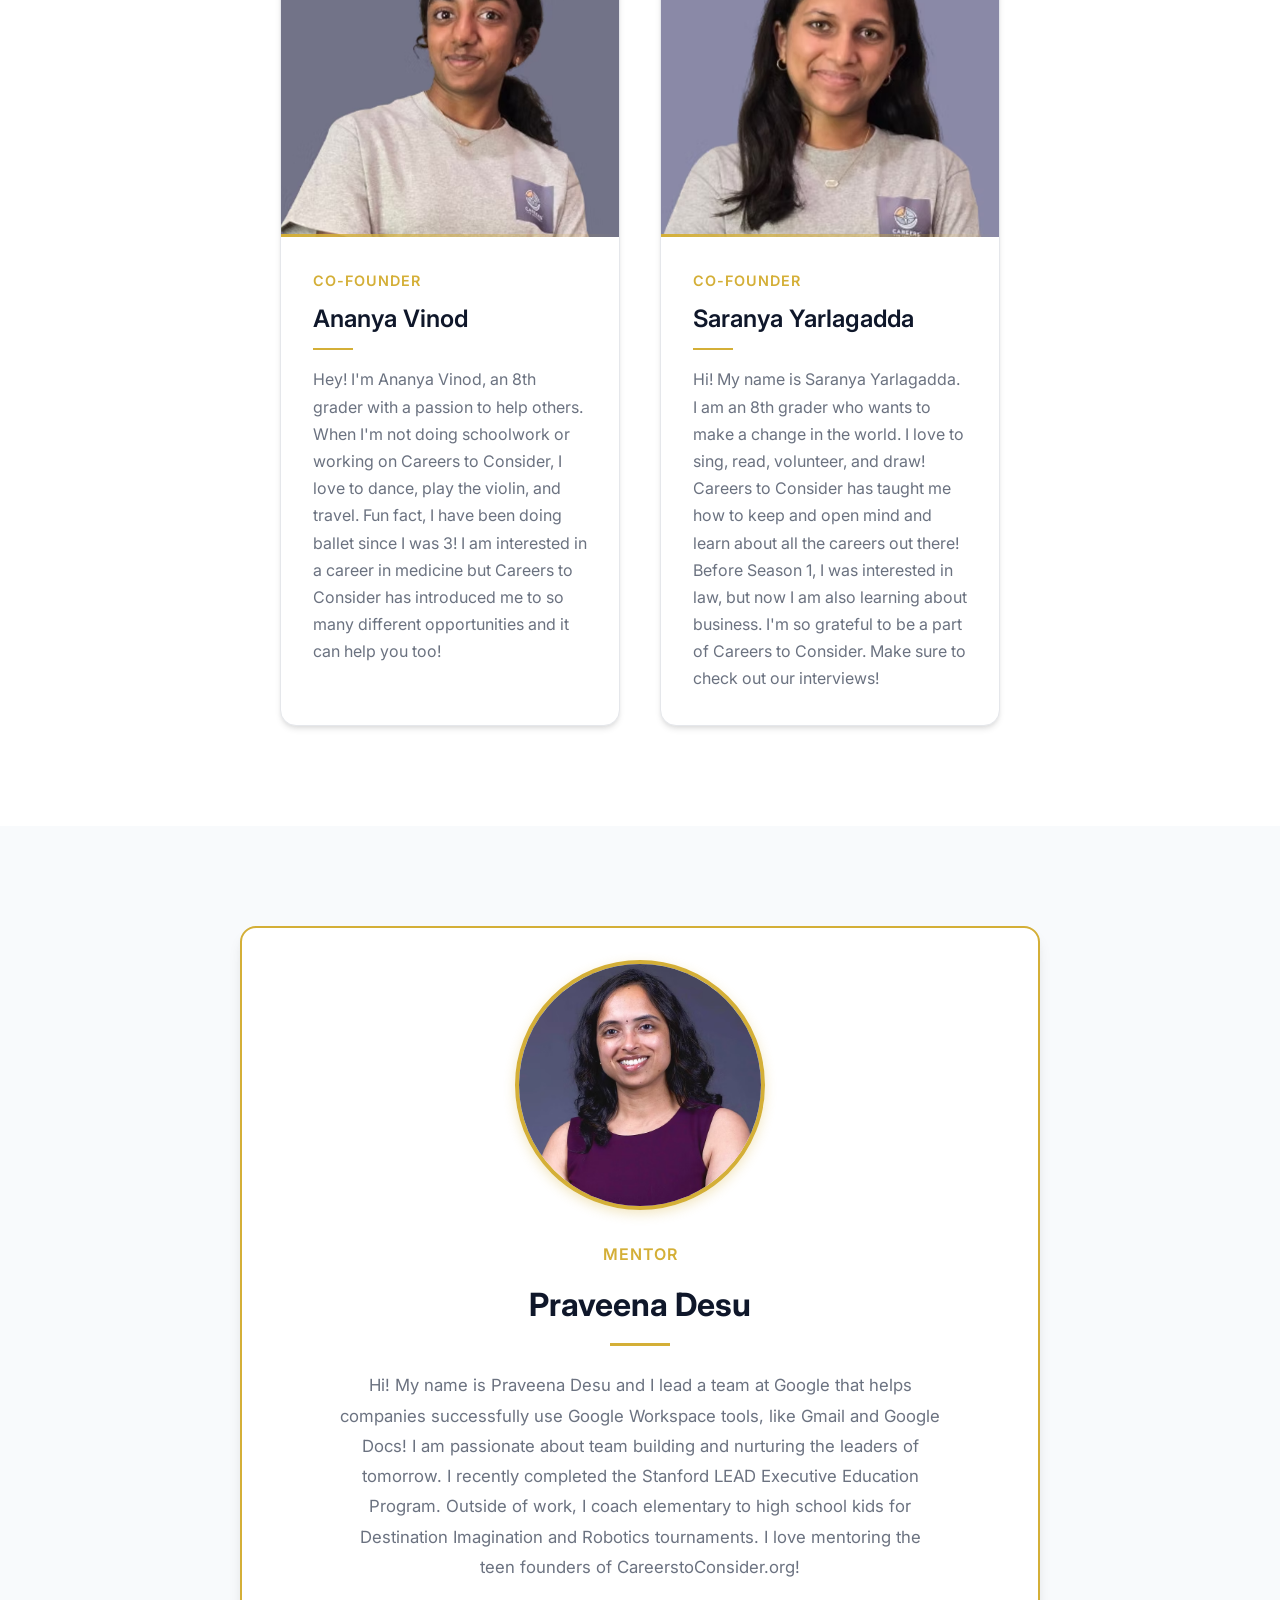
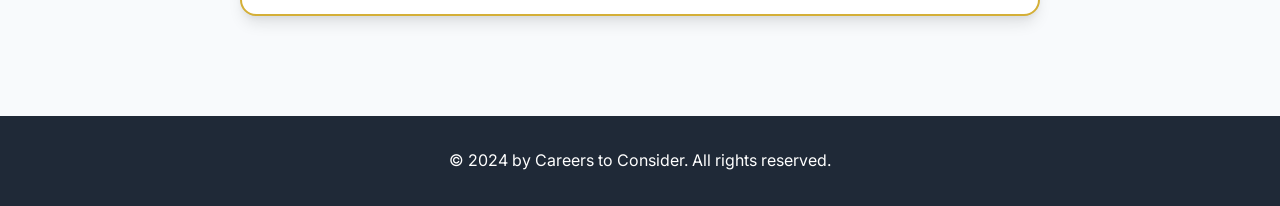
==== commit 33ca5faa: "Updated Highlights Tab Added a little section at the top of the highlight articles for highlight vid" ====
--- a/about.html
+++ b/about.html
@@ -40,7 +40,7 @@
                         <li><a href="season1.html" class="dropdown-link">Season 1</a></li>
                     </ul>
                 </li>
-                <li><a href="highlight-videos.html" class="nav-link">Highlight Videos</a></li>
+                <li><a href="highlight-articles.html" class="nav-link">Highlights</a></li>
                 <li><a href="resources.html" class="nav-link">Resources</a></li>
                 <li><a href="get-involved.html" class="nav-link">Get Involved</a></li>
             </ul>
--- a/styles.css
+++ b/styles.css
@@ -455,9 +455,8 @@
 }
 
 .images-wrapper {
-    display: grid;
-    grid-template-columns: 1fr 1fr;
-    gap: 3rem;
+    display: flex;
+    justify-content: center;
     max-width: 1400px;
     margin: 0 auto;
     align-items: center;
@@ -996,7 +995,7 @@
 
 /* Contact Section */
 .contact-section {
-    padding: 100px 20px;
+    padding: 48px 20px;
     background: var(--bg-light);
 }
 
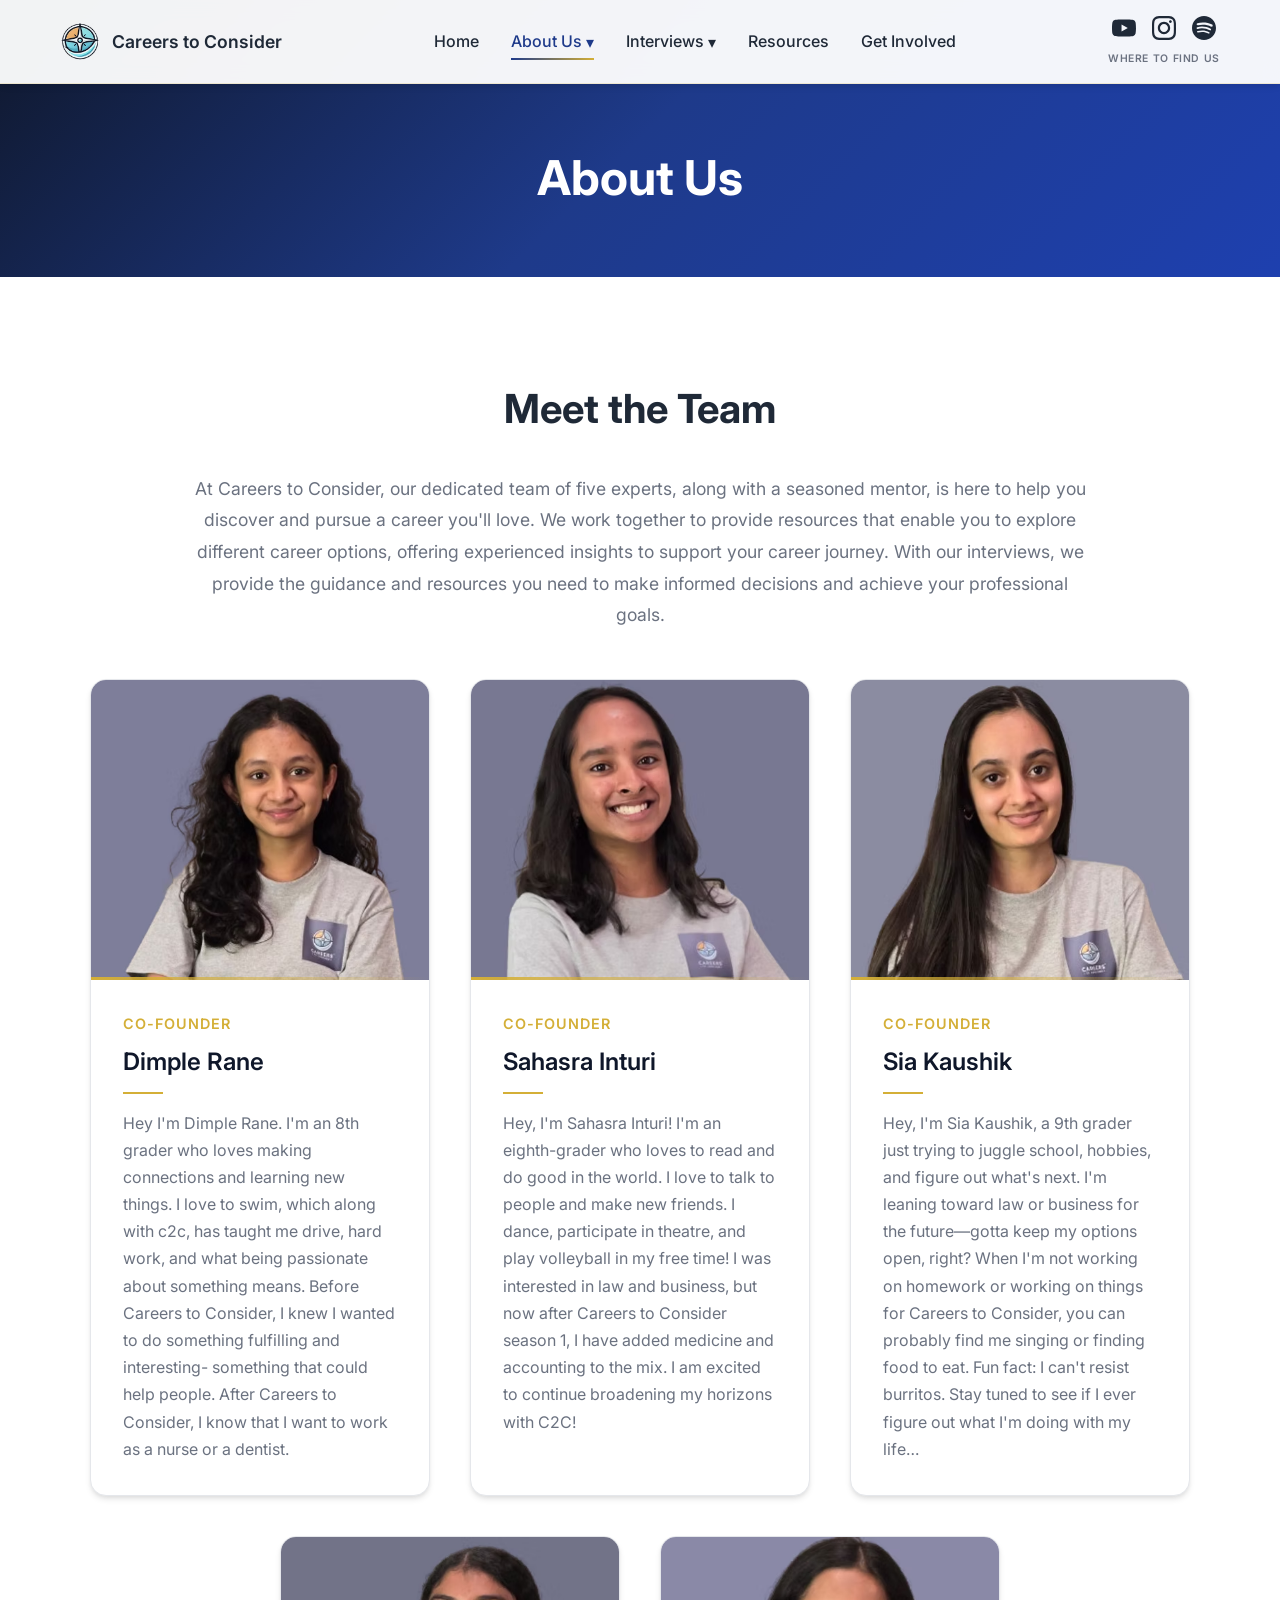
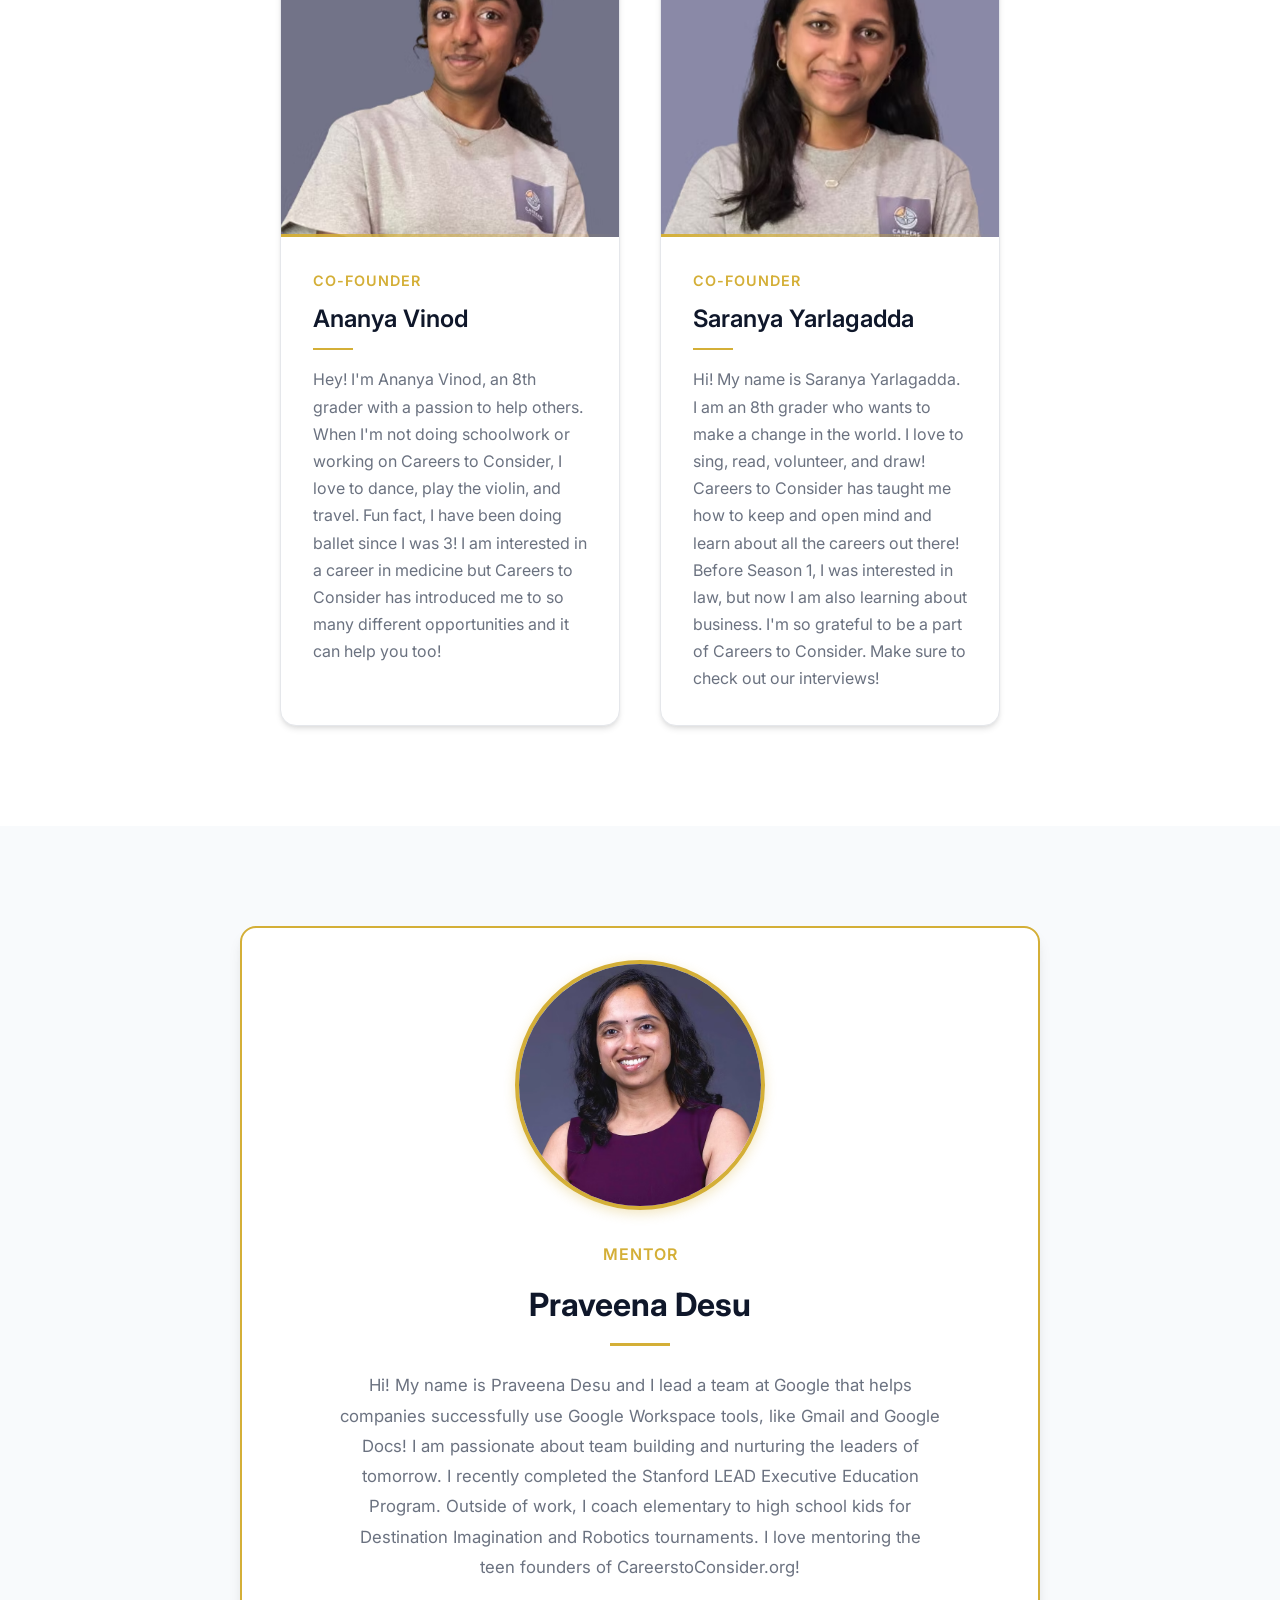
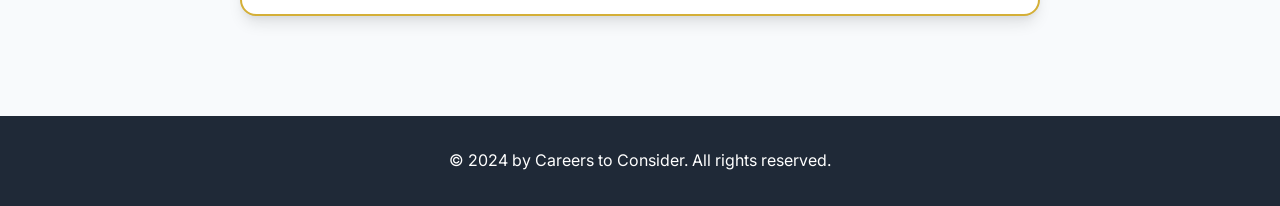
==== commit a8684b5e: "Changes(see description) -highlights-->recaps -combined highlights and interviews into one navbar se" ====
--- a/about.html
+++ b/about.html
@@ -33,14 +33,20 @@
                     </ul>
                 </li>
                 <li class="nav-dropdown">
-                    <a href="season3.html" class="nav-link dropdown-toggle">Season Videos <span class="dropdown-arrow">▾</span></a>
+                    <a href="highlight-articles.html" class="nav-link dropdown-toggle no-nav">Interviews <span class="dropdown-arrow">▾</span></a>
                     <ul class="dropdown-menu">
-                        <li><a href="season3.html" class="dropdown-link">Season 3</a></li>
-                        <li><a href="season2.html" class="dropdown-link">Season 2</a></li>
-                        <li><a href="season1.html" class="dropdown-link">Season 1</a></li>
+                        <li><a href="highlight-articles.html" class="dropdown-link">Recaps</a></li>
+                        <li class="dropdown-submenu">
+                            <a href="#" class="dropdown-link submenu-toggle">Full Interviews <span class="submenu-arrow">▸</span></a>
+                            <ul class="submenu">
+                                <li><a href="season1.html" class="dropdown-link">Season 1</a></li>
+                                <li><a href="season2.html" class="dropdown-link">Season 2</a></li>
+                                <li><a href="season3.html" class="dropdown-link">Season 3</a></li>
+                                <li><a href="season4.html" class="dropdown-link">Season 4</a></li>
+                            </ul>
+                        </li>
                     </ul>
                 </li>
-                <li><a href="highlight-articles.html" class="nav-link">Highlights</a></li>
                 <li><a href="resources.html" class="nav-link">Resources</a></li>
                 <li><a href="get-involved.html" class="nav-link">Get Involved</a></li>
             </ul>
@@ -175,3 +181,5 @@
 </html>
 
 
+
+
--- a/styles.css
+++ b/styles.css
@@ -199,6 +199,46 @@
     color: var(--primary-color);
 }
 
+/* Nested submenu (e.g. Interviews > Full Interviews > Seasons) */
+.dropdown-submenu {
+    position: relative;
+}
+
+.submenu-toggle {
+    display: flex;
+    justify-content: space-between;
+    align-items: center;
+    gap: 0.75rem;
+    cursor: default;
+}
+
+.submenu-arrow {
+    font-size: 0.8rem;
+}
+
+.submenu {
+    display: none;
+    position: absolute;
+    top: -0.4rem;
+    left: 100%;
+    background: var(--bg-white);
+    border-radius: 8px;
+    box-shadow: var(--shadow-lg);
+    min-width: 130px;
+    list-style: none;
+    padding: 0.4rem 0;
+    z-index: 1001;
+}
+
+.dropdown-submenu:hover > .submenu {
+    display: block;
+}
+
+.dropdown-submenu:hover > .submenu-toggle {
+    background: var(--bg-light);
+    color: var(--primary-color);
+}
+
 .social-links-nav {
     display: flex;
     flex-direction: column;
@@ -404,10 +444,6 @@
     height: auto;
     object-fit: contain;
     filter: drop-shadow(0 4px 12px rgba(15, 23, 42, 0.15));
-    transition: transform 0.3s ease;
-}
-
-.main-logo:hover {
     transform: scale(1.05);
 }
 
@@ -1112,6 +1148,18 @@
         padding: 0.5rem 1.5rem;
     }
 
+    .nav-dropdown.open .submenu {
+        display: block;
+        position: static;
+        box-shadow: none;
+        background: transparent;
+        padding: 0 0 0 1rem;
+    }
+
+    .submenu-arrow {
+        display: none;
+    }
+
     .social-links-nav {
         display: none;
     }
